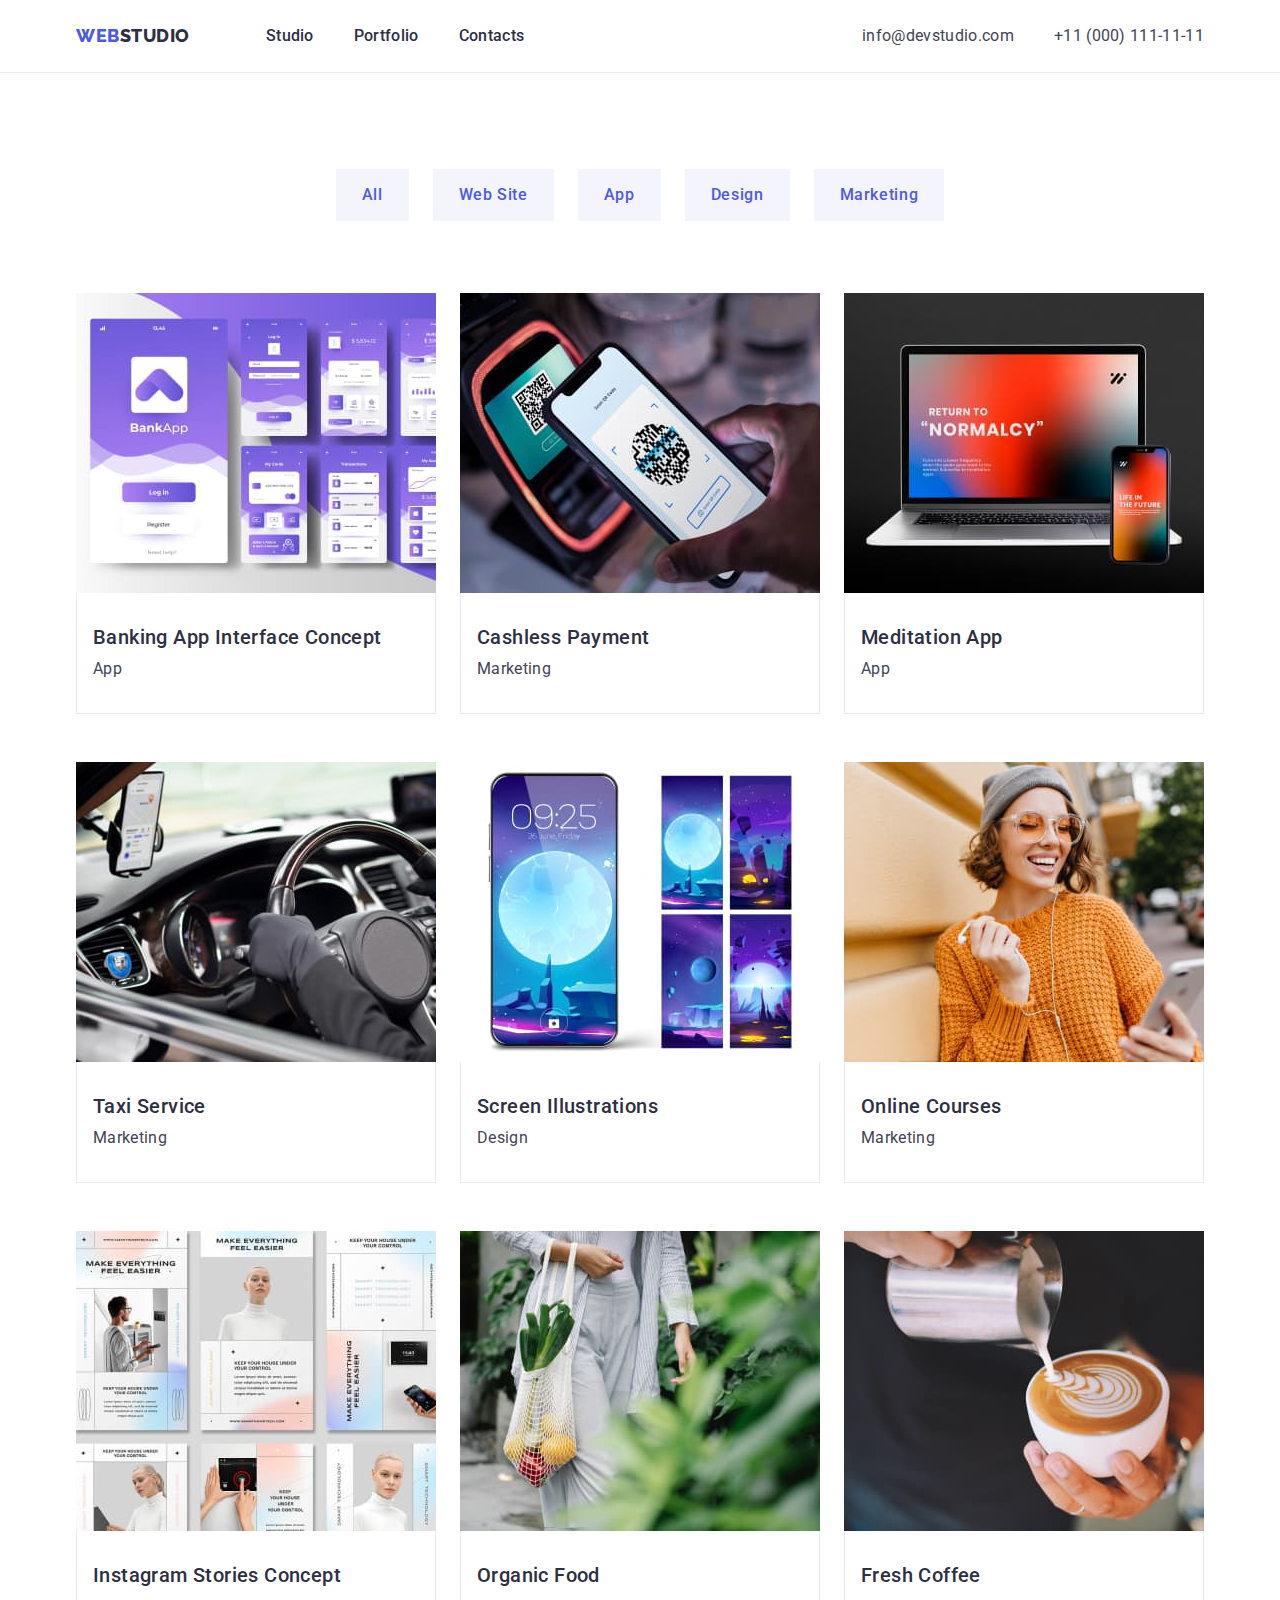
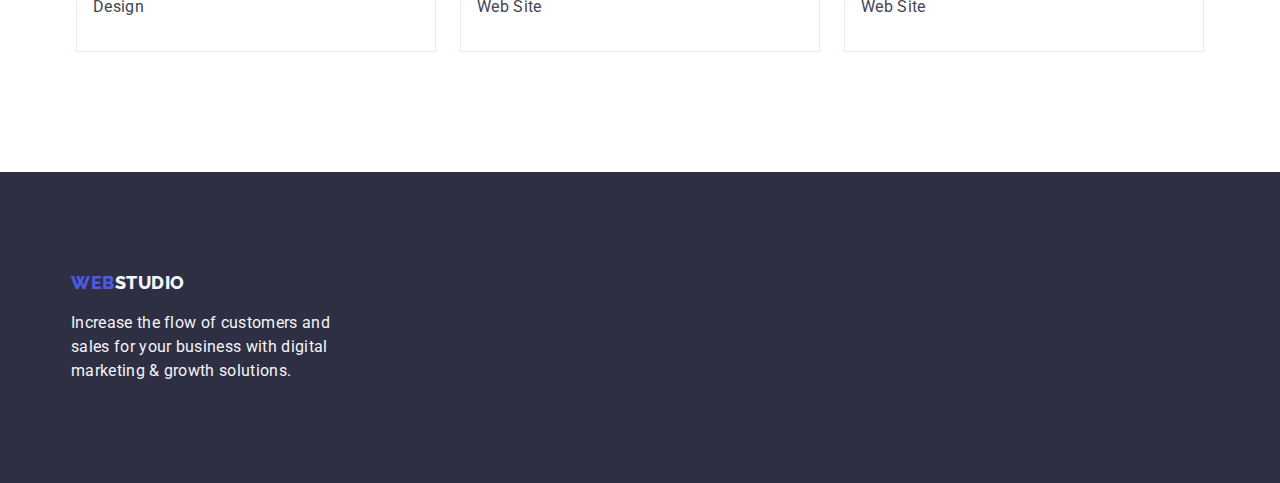
==== portfolio.html @ 7f5e60d5 "Initial commit" ====
<!DOCTYPE html>
<html lang="en">
  <head>
    <meta charset="UTF-8" />
    <meta http-equiv="X-UA-Compatible" content="IE=edge" />
    <meta name="viewport" content="width=device-width, initial-scale=1.0" />
    <title>Document</title>
    <link rel="preconnect" href="https://fonts.googleapis.com" />
    <link rel="preconnect" href="https://fonts.gstatic.com" crossorigin />
    <link
      href="https://fonts.googleapis.com/css2?family=Montserrat:wght@400;700&family=Raleway:wght@800&family=Roboto:wght@400;500;700;900&display=swap"
      rel="stylesheet"
    />
    <link
      rel="stylesheet"
      href="https://cdn.jsdelivr.net/npm/modern-normalize@1.1.0/modern-normalize.min.css"
    />
    <link href="./css/styles.css" rel="stylesheet" />
  </head>
  <body>
    <header class="header">
      <div class="container page-header-container">
        <nav class="header-navigation">
          <a href="./index.html" class="logo link"
            >Web<span class="header-logo-second">Studio</span></a
          >
          <ul class="header-list list">
            <li class="header-item">
              <a href="./index.html" class="header-link link">Studio</a>
            </li>
            <li class="header-item">
              <a href="./portfolio.html" class="header-link link">Portfolio</a>
            </li>
            <li class="header-item">
              <a href="" class="header-link link">Contacts</a>
            </li>
          </ul>
        </nav>
        <address class="adress">
          <ul class="header-list list">
            <li class="header-item">
              <a
                href="mailto:info@devstudio.com"
                class="header-link-adress link"
                >info@devstudio.com</a
              >
            </li>
            <li class="header-item">
              <a href="tel:+110001111111" class="header-link-adress link"
                >+11 (000) 111-11-11</a
              >
            </li>
          </ul>
        </address>
      </div>
    </header>
    <main>
      <section class="control-panel">
        <div class="container">
          <h1 hidden class="control-panel-title">Control Panel</h1>
          <ul class="control-panel-list list">
            <li class="control-panel-item">
              <button type="button" class="control-panel-buttom">All</button>
            </li>
            <li class="control-panel-item">
              <button type="button" class="control-panel-buttom">
                Web Site
              </button>
            </li>
            <li class="control-panel-item">
              <button type="button" class="control-panel-buttom">App</button>
            </li>
            <li class="control-panel-item">
              <button type="button" class="control-panel-buttom">Design</button>
            </li>
            <li class="control-panel-item">
              <button type="button" class="control-panel-buttom">
                Marketing
              </button>
            </li>
          </ul>

          <ul class="gallery-list list gallery-container">
            <li class="gallery-item">
              <a href="#" class="gallery-link link">
                <img
                  class="gallery-img"
                  src="./images/app.jpg"
                  alt="Banking App"
                  width="360"
                  height="300"
                />
                <div class="gallery-border">
                  <h2 class="gallery-title">Banking App Interface Concept</h2>
                  <p class="gallery-text">App</p>
                </div></a
              >
            </li>
            <li class="gallery-item">
              <a href="#" class="link">
                <img
                  class="gallery-img"
                  src="./images/payment.jpg"
                  alt="Payment"
                  width="360"
                  height="300"
                />
                <div class="gallery-border">
                  <h2 class="gallery-title">Cashless Payment</h2>
                  <p class="gallery-text">Marketing</p>
                </div></a
              >
            </li>
            <li class="gallery-item">
              <a href="#" class="link">
                <img
                  class="gallery-img"
                  src="./images/computerapp.jpg"
                  alt="Meditation App"
                  width="360"
                  height="300"
                />
                <div class="gallery-border">
                  <h2 class="gallery-title">Meditation App</h2>
                  <p class="gallery-text">App</p>
                </div></a
              >
            </li>
            <li class="gallery-item">
              <a href="#" class="link">
                <img
                  class="gallery-img"
                  src="./images/taxi.jpg"
                  alt="Taxi"
                  width="360"
                  height="300"
                />
                <div class="gallery-border">
                  <h2 class="gallery-title">Taxi Service</h2>
                  <p class="gallery-text">Marketing</p>
                </div>
              </a>
            </li>
            <li class="gallery-item">
              <a href="#" class="link">
                <img
                  class="gallery-img"
                  src="./images/screen.jpg"
                  alt="Screen"
                  width="360"
                  height="300"
                />
                <div class="gallery-border">
                  <h2 class="gallery-title">Screen Illustrations</h2>
                  <p class="gallery-text">Design</p>
                </div>
              </a>
            </li>
            <li class="gallery-item">
              <a href="#" class="link">
                <img
                  class="gallery-img"
                  src="./images/girl.jpg"
                  alt="Girl"
                  width="360"
                  height="300"
                />
                <div class="gallery-border">
                  <h2 class="gallery-title">Online Courses</h2>
                  <p class="gallery-text">Marketing</p>
                </div>
              </a>
            </li>
            <li class="gallery-item">
              <a href="#" class="link">
                <img
                  class="gallery-img"
                  src="./images/stories.jpg"
                  alt="Stories"
                  width="360"
                  height="300"
                />
                <div class="gallery-border">
                  <h2 class="gallery-title">Instagram Stories Concept</h2>
                  <p class="gallery-text">Design</p>
                </div>
              </a>
            </li>
            <li class="gallery-item">
              <a href="#" class="link">
                <img
                  class="gallery-img"
                  src="./images/food.jpg"
                  alt="Food"
                  width="360"
                  height="300"
                />
                <div class="gallery-border">
                  <h2 class="gallery-title">Organic Food</h2>
                  <p class="gallery-text">Web Site</p>
                </div>
              </a>
            </li>
            <li class="gallery-item">
              <a href="#" class="link">
                <img
                  class="gallery-img"
                  src="./images/coffee.jpg"
                  alt="coffee"
                  width="360"
                  height="300"
                />
                <div class="gallery-border">
                  <h2 class="gallery-title">Fresh Coffee</h2>
                  <p class="gallery-text">Web Site</p>
                </div>
              </a>
            </li>
          </ul>
        </div>
      </section>
    </main>
    <footer class="footer page-footer-container">
      <div class="container footer-container">
        <a href="./index.html" class="logo link"
          >Web<span class="footer-logo-second">Studio</span></a
        >
        <p class="footer-text">
          Increase the flow of customers and sales for your business with
          digital marketing & growth solutions.
        </p>
      </div>
    </footer>
  </body>
</html>
---- css/styles.css ----
:root {
  --main-color-text: #2e2f42;
  --second-color-text: #434455;
  --main-color-backgrond-dark: #2e2f42;
  --second-color-background-dark: #434455;

  --main-color-background-light: #ffffff;
  --second-color-background-light: #f4f4fd;
  --color-focus-hover: #404bbf;
  --color-logo-button: #4d5ae5;
}
body {
  font-family: "Roboto", sans-serif;
  color: var(--second-color-background-dark);
  background-color: var(--main-color-background-light);
}

h1,
h2,
h3,
h4,
h5,
h6,
p {
  margin-top: 0;
  margin-bottom: 0;
}

ul {
  margin-top: 0;
  margin-bottom: 0;
  padding-left: 0;
}

img {
  display: block;
}

button {
  cursor: pointer;
}

.list {
  list-style: none;
}

.link {
  text-decoration: none;
}

.container {
  margin-left: auto;
  margin-right: auto;
  width: 1158px;
  padding-left: 15px;
  padding-right: 15px;
}

.section {
  padding-top: 120px;
  padding-bottom: 120px;
}

/*=================================================MAIN PAGE=============================================*/

/* ==================HEADER================*/
.page-header-container {
  display: flex;
  align-items: center;
  justify-content: space-between;
}

.header {
  padding-top: 24px;
  padding-bottom: 24px;
  border-bottom: 1px solid #e7e9fc;
}
.header-navigation {
  display: flex;
  align-items: center;
}
.logo {
  font-family: "Raleway", sans-serif;
  font-weight: 800;
  font-size: 18px;
  line-height: 1.17;
  letter-spacing: 0.03em;
  text-transform: uppercase;
  color: var(--color-logo-button);
}
.header-logo-second {
  color: var(--main-color-text);
  margin-right: 76px;
}
.header-list {
  display: flex;
  align-items: center;
}
.header-item:not(:last-child) {
  margin-right: 40px;
}
.header-link {
  font-weight: 500;
  font-size: 16px;
  line-height: 1.5;
  letter-spacing: 0.02em;
  color: var(--main-color-text);
}
.header-link:hover,
.header-link:focus {
  color: var(--color-focus-hover);
}

.adress {
  font-style: normal;
}

.header-link-adress {
  font-weight: 400;
  font-size: 16px;
  line-height: 1.5;
  letter-spacing: 0.02em;
  color: var(--second-color-text);
}
.header-link-adress:hover,
.header-link-adress:focus {
  color: var(--color-focus-hover);
}

/* ==================FOOTER================*/

.footer {
  background: var(--main-color-backgrond-dark);
  padding-top: 100px;
  padding-bottom: 100px;
}
.footer-logo-second {
  font-weight: 800;
  font-size: 18px;
  line-height: 1.17;
  letter-spacing: 0.03em;
  text-transform: uppercase;
  color: var(--second-color-background-light);
}
.footer-container {
  width: 264px;
  margin-left: 56px;
}
.footer-link {
}
.footer-text {
  margin-top: 18px;
  font-size: 16px;
  line-height: 1.5;
  letter-spacing: 0.02em;
  color: var(--second-color-background-light);
  width: 264px;
}

/*-------------------HERO-------------*/

.hero {
  background: var(--main-color-text);
  padding-top: 188px;
  padding-bottom: 188px;
}
.hero-title {
  width: 496px;
  margin-bottom: 48px;
  margin-right: auto;
  margin-left: auto;
  font-size: 56px;
  line-height: 1.07;
  letter-spacing: 0.02em;
  text-align: center;
  color: var(--main-color-background-light);
}
.hero-button {
  display: block;
  margin-right: auto;
  margin-left: auto;
  border-radius: 4px;
  border: none;
  padding: 16px 32px 16px 32px;
  font-family: inherit;
  font-weight: 500;
  font-size: 16px;
  line-height: 1.5;
  letter-spacing: 0.04em;
  color: var(--main-color-background-light);
  background: var(--color-logo-button);
}
.hero-button:hover,
.hero-button:focus {
  background-color: var(--color-focus-hover);
}

/*-------------------BASIS-------------*/
.basis {
}
.basis-title-hidden {
}
.basis-list {
  display: flex;
}
.basis-item:not(:last-child) {
  margin-right: 24px;
}

.basis-item {
  width: calc((100%-72) / 4);
}

.basis-mini-title {
  margin-bottom: 8px;
  font-weight: 500;
  font-size: 20px;
  line-height: 1.2;
  letter-spacing: 0.02em;
  color: var(--main-color-text);
}
.basis-text {
  font-size: 16px;
  line-height: 1.5;
  letter-spacing: 0.02em;
  color: var(--second-color-text);
}

/*-------------------WORK-------------*/
.work {
  padding-bottom: 120px;
}
.work-title {
  margin-bottom: 72px;
  font-size: 36px;
  line-height: 1.11;
  letter-spacing: 0.02em;
  text-transform: capitalize;
  text-align: center;
  color: var(--main-color-text);
}
.work-list {
  display: flex;
  flex-wrap: wrap;
  gap: 24px;
}

.work-img {
  flex-basis: calc((100%-48) / 3);
  display: block;
  max-width: 100%;
  height: auto;
}

/*-------------------TEAM-------------*/
.team {
  background-color: var(--second-color-background-light);
}
.team-main-title {
  margin-bottom: 72px;
  font-size: 36px;
  line-height: 1.11;
  letter-spacing: 0.02em;
  text-transform: capitalize;
  text-align: center;
  color: var(--main-color-text);
}
.team-list {
  display: flex;
  justify-content: center;
  flex-wrap: wrap;
  gap: 24px;
}
.team-item {
  background-color: var(--main-color-background-light);
  box-shadow: 0px 1px 6px rgba(46, 47, 66, 0.08),
    0px 1px 1px rgba(46, 47, 66, 0.16), 0px 2px 1px rgba(46, 47, 66, 0.08);
  border-radius: 0px 0px 4px 4px;
}
.team-img {
  flex-basis: calc((100%-72) / 4);
  display: block;
  max-width: 100%;
  height: auto;
}
.team-second-title {
  margin-bottom: 8px;
  font-weight: 500;
  font-size: 20px;
  line-height: 1.2;
  letter-spacing: 0.02em;
  text-align: center;
  color: var(--main-color-text);
  background-color: var(--main-color-bacground-light);
}
.team-text {
  font-size: 16px;
  line-height: 1.5;
  letter-spacing: 0.02em;
  text-align: center;
  color: var(--second-color-text);
  background-color: var(--main-color-background-light);
}
.our-team {
  padding: 32px 16px 32px 16px;
}

/*=================================================PORTFOLIO=============================================*/
/*---------------------Control Panel------------*/

.control-panel {
  padding-top: 96px;
  padding-bottom: 120px;
}
.control-panel-title {
}
.control-panel-list {
  margin-bottom: 72px;
  display: flex;
  justify-content: center;
}
.control-panel-item:not(:last-child) {
  margin-right: 24px;
}
.control-panel-buttom {
  border-color: transparent;
  padding-top: 12px;
  padding-bottom: 12px;
  padding-left: 24px;
  padding-right: 24px;
  font-family: inherit;
  font-weight: 500;
  font-size: 16px;
  line-height: 1.5;
  letter-spacing: 0.04em;
  color: var(--color-logo-button);
  background: var(--second-color-background-light);
}
.control-panel-buttom:hover,
.control-panel-buttom:focus {
  background: var(--color-focus-hover);
  color: var(--main-color-background-light);
}

/*----------------------Gallery------------------*/
.gallery {
}

.gallery-list {
  display: flex;
  flex-wrap: wrap;
  gap: 48px 24px;
  justify-content: center;
}
.gallery-container {
}

.gallery-item {
  flex-basis: calc((100% - 48px) / 3);
}
.gallery-img {
  display: block;
  max-width: 100%;
  height: auto;
}
.gallery-title {
  margin-bottom: 8px;
  font-weight: 500;
  font-size: 20px;
  line-height: 1.2;
  letter-spacing: 0.02em;
  color: var(--main-color-text);
}
.gallery-text {
  font-size: 16px;
  line-height: 1.5;
  letter-spacing: 0.02em;
  color: var(--second-color-text);
}
.gallery-border {
  padding-top: 32px;
  padding-left: 16px;
  padding-bottom: 32px;
  border-bottom: 1px solid #e7e9fc;
  border-left: 1px solid #e7e9fc;
  border-right: 1px solid #e7e9fc;
}
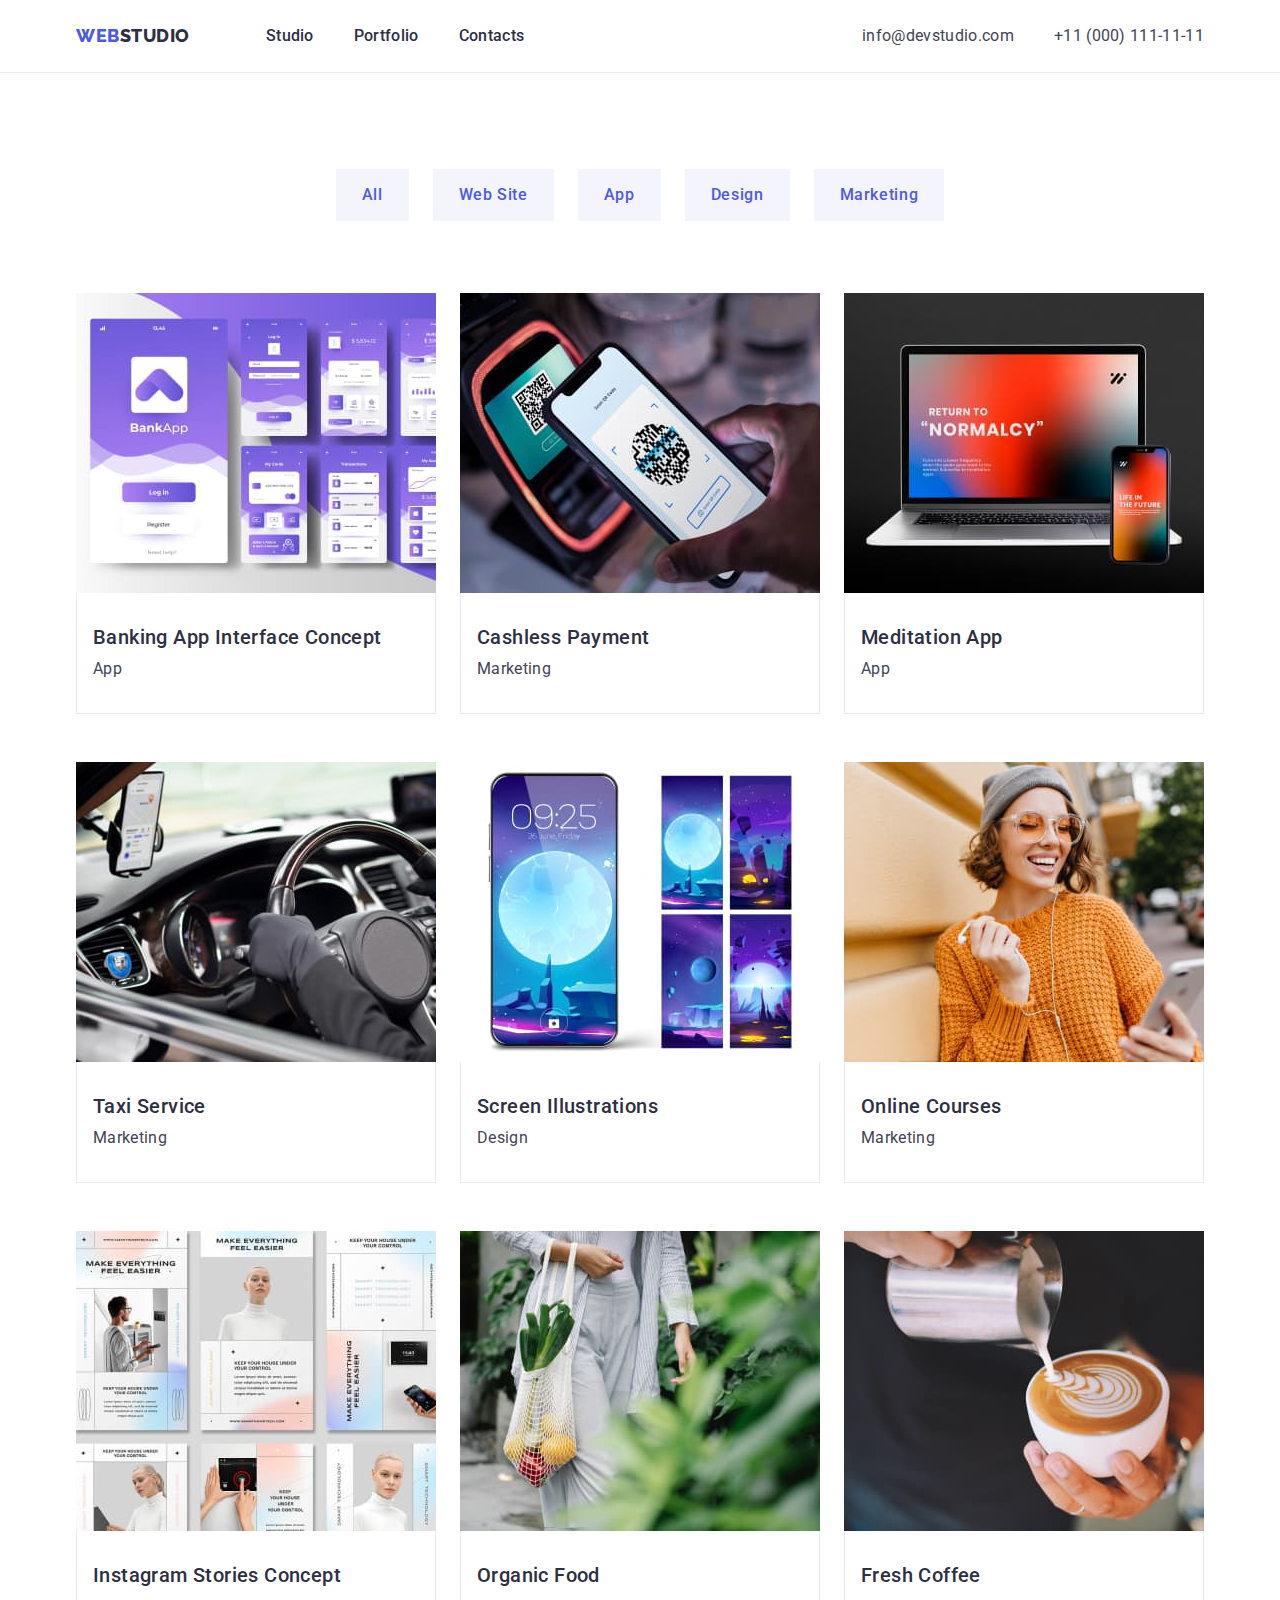
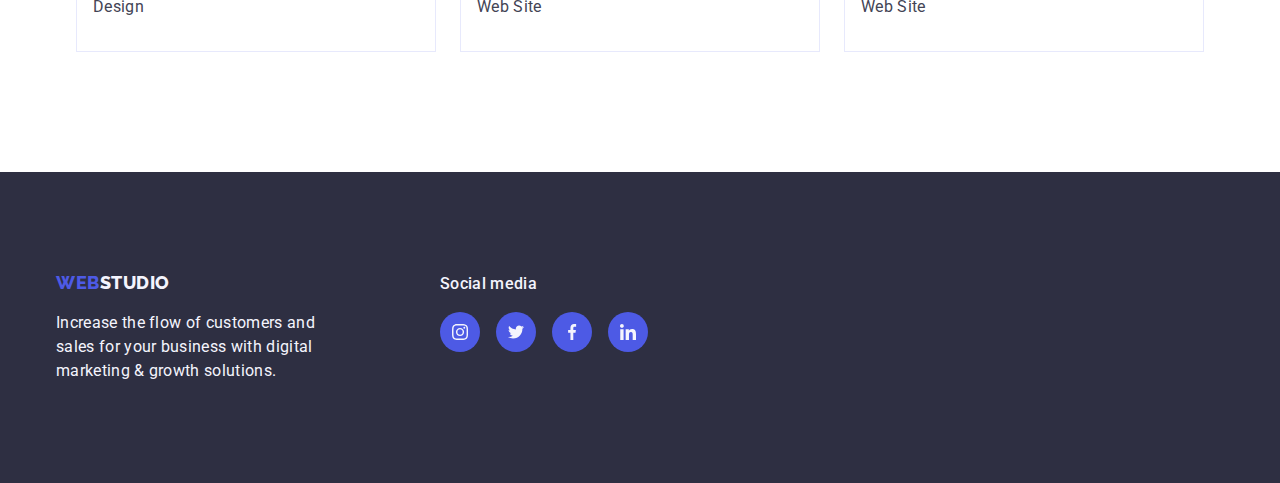
==== commit 19e5d73d: "update file" ====
--- a/portfolio.html
+++ b/portfolio.html
@@ -221,7 +221,7 @@
       </section>
     </main>
     <footer class="footer page-footer-container">
-      <div class="container footer-container">
+      <div class="footer-container">
         <a href="./index.html" class="logo link"
           >Web<span class="footer-logo-second">Studio</span></a
         >
@@ -230,6 +230,39 @@
           digital marketing & growth solutions.
         </p>
       </div>
+      <div class="footer-social-container">
+        <h3 class="footer-title">Social media</h3>
+        <ul class="footer-social-list list">
+          <li class="social-list-item">
+            <a href="" class="social-list-link">
+              <svg class="social-list-icon" width="16" height="16">
+                <use href="./images/for_sprite/sprite.svg#icon-instagram"></use>
+              </svg>
+            </a>
+          </li>
+          <li class="social-list-item">
+            <a href="" class="social-list-link">
+              <svg class="social-list-icon" width="16" height="16">
+                <use href="./images/for_sprite/sprite.svg#icon-twitter"></use>
+              </svg>
+            </a>
+          </li>
+          <li class="social-list-item">
+            <a href="" class="social-list-link">
+              <svg class="social-list-icon" width="16" height="16">
+                <use href="./images/for_sprite/sprite.svg#icon-facebook"></use>
+              </svg>
+            </a>
+          </li>
+          <li class="social-list-item">
+            <a href="" class="social-list-link">
+              <svg class="social-list-icon" width="16" height="16">
+                <use href="./images/for_sprite/sprite.svg#icon-linkedin"></use>
+              </svg>
+            </a>
+          </li>
+        </ul>
+      </div>
     </footer>
   </body>
 </html>
--- a/css/styles.css
+++ b/css/styles.css
@@ -8,6 +8,10 @@
   --second-color-background-light: #f4f4fd;
   --color-focus-hover: #404bbf;
   --color-logo-button: #4d5ae5;
+  --background-img-color: GREY;
+  --border-color: #e7e9fc;
+  --social-hover-color: #31d0aa;
+  --customers-color: #8e8f99;
 }
 body {
   font-family: "Roboto", sans-serif;
@@ -73,7 +77,7 @@
 .header {
   padding-top: 24px;
   padding-bottom: 24px;
-  border-bottom: 1px solid #e7e9fc;
+  border-bottom: 1px solid var(--border-color);
 }
 .header-navigation {
   display: flex;
@@ -134,6 +138,9 @@
   padding-top: 100px;
   padding-bottom: 100px;
 }
+.page-footer-container {
+  display: flex;
+}
 .footer-logo-second {
   font-weight: 800;
   font-size: 18px;
@@ -156,6 +163,22 @@
   color: var(--second-color-background-light);
   width: 264px;
 }
+.footer-social-list {
+  display: flex;
+  justify-content: center;
+  gap: 16px;
+}
+.footer-title {
+  font-weight: 500;
+  font-size: 16px;
+  line-height: 24px;
+  letter-spacing: 0.02em;
+  color: var(--second-color-background-light);
+  margin-bottom: 16px;
+}
+.footer-social-container {
+  margin-left: 120px;
+}
 
 /*-------------------HERO-------------*/
 
@@ -163,6 +186,13 @@
   background: var(--main-color-text);
   padding-top: 188px;
   padding-bottom: 188px;
+  background-image: linear-gradient(
+      rgba(46, 47, 66, 0.7),
+      rgba(46, 47, 66, 0.7)
+    ),
+    url("../images/bg.jpg");
+  background-size: cover;
+  background-color: var(--background-img-color);
 }
 .hero-title {
   width: 496px;
@@ -193,6 +223,7 @@
 .hero-button:hover,
 .hero-button:focus {
   background-color: var(--color-focus-hover);
+  box-shadow: 0px 4px 4px rgba(0, 0, 0, 0.15);
 }
 
 /*-------------------BASIS-------------*/
@@ -224,6 +255,17 @@
   line-height: 1.5;
   letter-spacing: 0.02em;
   color: var(--second-color-text);
+}
+
+.basis-link {
+  background: var(--second-color-background-light);
+  border-radius: 4px;
+  width: 264px;
+  height: 112px;
+  display: flex;
+  justify-content: center;
+  align-items: center;
+  margin-bottom: 8px;
 }
 
 /*-------------------WORK-------------*/
@@ -300,11 +342,77 @@
   text-align: center;
   color: var(--second-color-text);
   background-color: var(--main-color-background-light);
+  margin-bottom: 8px;
 }
 .our-team {
   padding: 32px 16px 32px 16px;
 }
-
+.social-list {
+  display: flex;
+  justify-content: center;
+  gap: 24px;
+}
+
+.social-list-link {
+  width: 40px;
+  height: 40px;
+  border-radius: 50%;
+  background-color: var(--color-logo-button);
+  display: flex;
+  justify-content: center;
+  align-items: center;
+}
+.social-list-link:hover,
+.social-list-link:focus {
+  background: var(--social-hover-color);
+}
+.social-list-icon {
+  fill: var(--second-color-background-light);
+}
+
+/*---------------------Customers-----------------*/
+
+.customers {
+}
+.customers-container {
+}
+.customers-title {
+  font-size: 36px;
+  line-height: 40px;
+  text-align: center;
+  letter-spacing: 0.02em;
+  text-transform: capitalize;
+  color: var(--main-color-text);
+  margin-bottom: 72px;
+}
+.customers-list {
+  display: flex;
+  gap: 24px;
+  justify-content: center;
+  align-items: center;
+}
+.customers-list-item {
+  border: 1px solid var(--customers-color);
+  border-radius: 4px;
+  width: 168px;
+  height: 88px;
+  display: flex;
+  justify-content: center;
+  align-items: center;
+}
+.customers-list-icon {
+  fill: var(--customers-color);
+}
+
+.customers-list-icon:hover,
+.customers-list-icon:focus {
+  fill: var(--color-focus-hover);
+}
+
+.customers-list-item:hover,
+.customers-list-item:focus {
+  border: 1px solid var(--color-focus-hover);
+}
 /*=================================================PORTFOLIO=============================================*/
 /*---------------------Control Panel------------*/
 
@@ -340,6 +448,8 @@
 .control-panel-buttom:focus {
   background: var(--color-focus-hover);
   color: var(--main-color-background-light);
+  box-shadow: 0px 3px 1px rgba(0, 0, 0, 0.1), 0px 2px 1px rgba(0, 0, 0, 0.08),
+    0px 2px 2px rgba(0, 0, 0, 0.12);
 }
 
 /*----------------------Gallery------------------*/
@@ -381,7 +491,13 @@
   padding-top: 32px;
   padding-left: 16px;
   padding-bottom: 32px;
-  border-bottom: 1px solid #e7e9fc;
-  border-left: 1px solid #e7e9fc;
-  border-right: 1px solid #e7e9fc;
-}
+  border-bottom: 1px solid var(--border-color);
+  border-left: 1px solid var(--border-color);
+  border-right: 1px solid var(--border-color);
+}
+
+.gallery-border:hover,
+.gallery-border:focus {
+  box-shadow: 0px 1px 6px rgba(46, 47, 66, 0.08),
+    0px 1px 1px rgba(46, 47, 66, 0.16), 0px 2px 1px rgba(46, 47, 66, 0.08);
+}
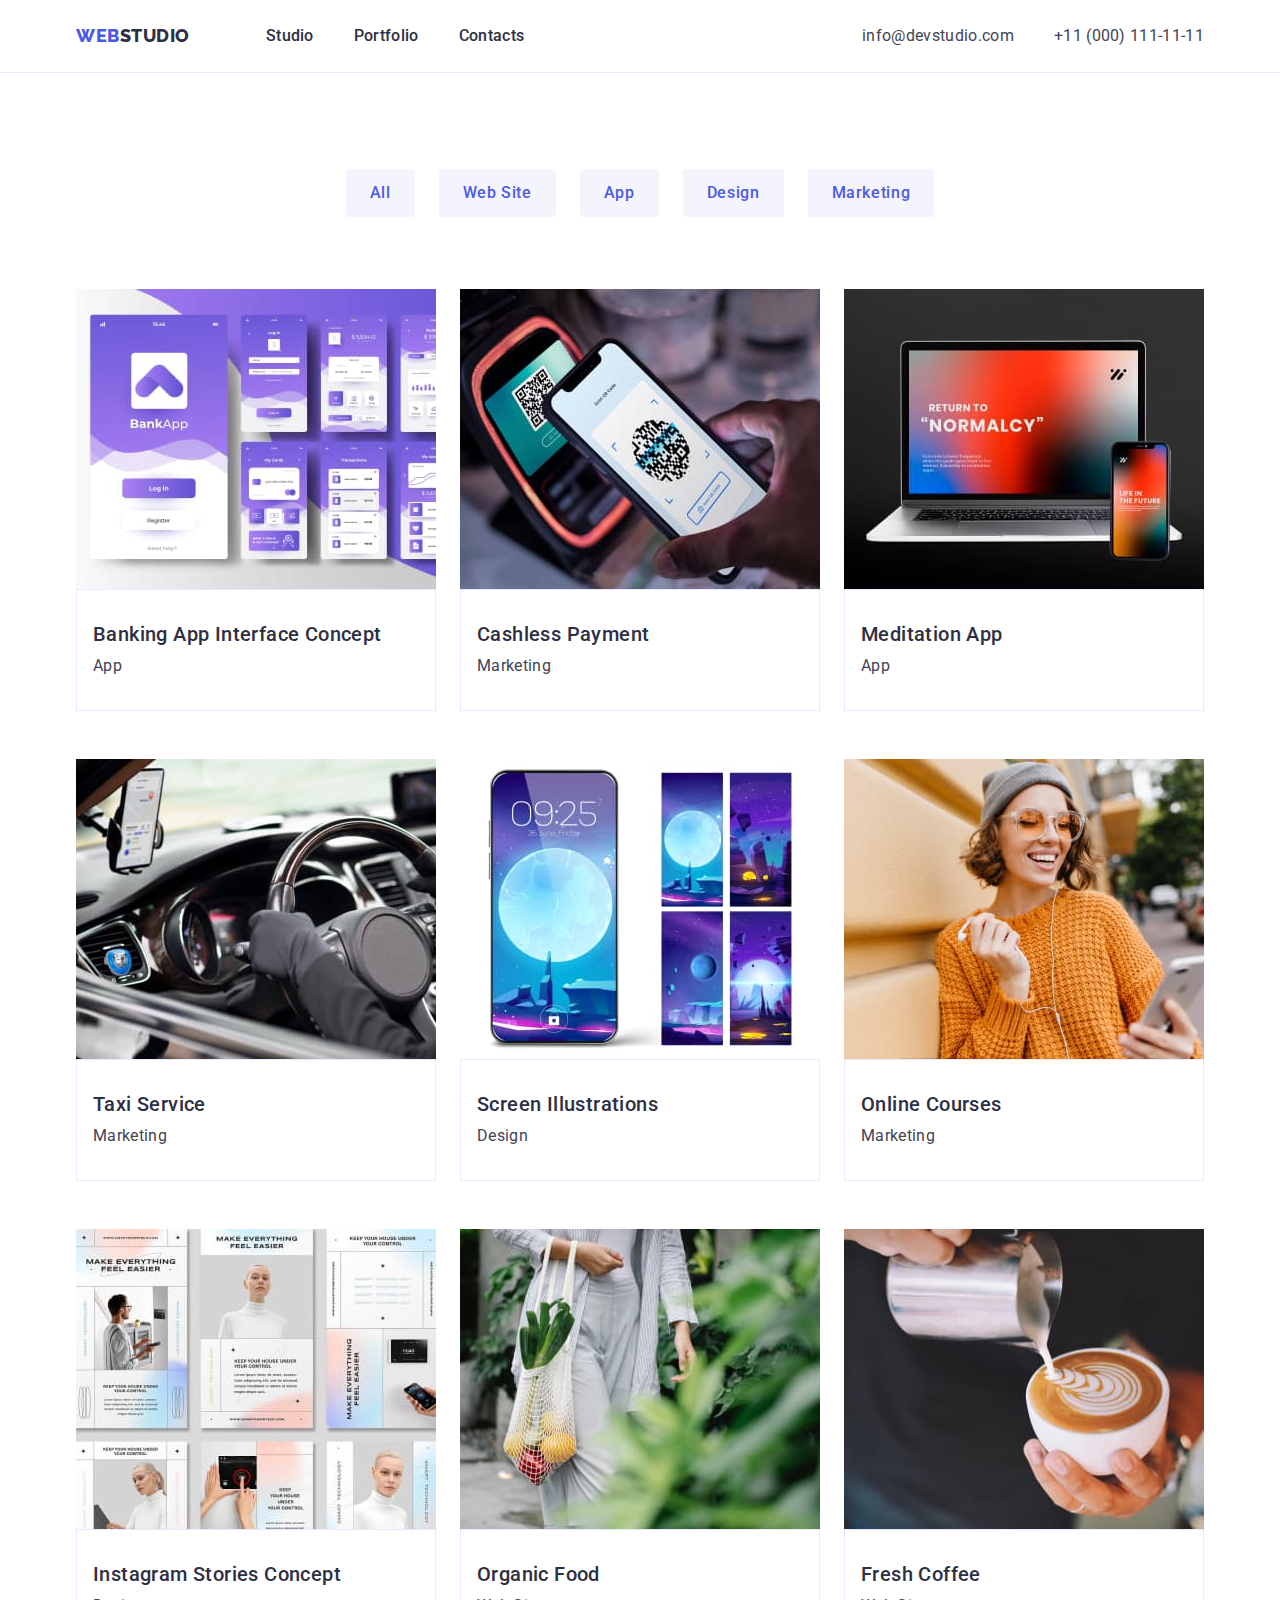
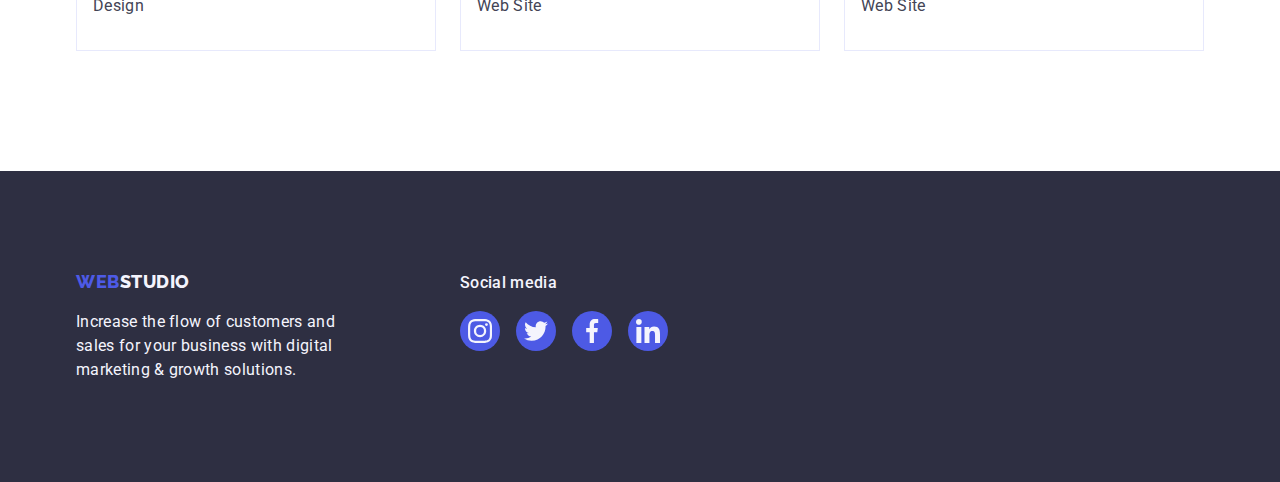
==== commit 07e5baa9: "update file" ====
--- a/portfolio.html
+++ b/portfolio.html
@@ -97,7 +97,7 @@
               >
             </li>
             <li class="gallery-item">
-              <a href="#" class="link">
+              <a href="#" class="link gallery-link">
                 <img
                   class="gallery-img"
                   src="./images/payment.jpg"
@@ -112,7 +112,7 @@
               >
             </li>
             <li class="gallery-item">
-              <a href="#" class="link">
+              <a href="#" class="link gallery-link">
                 <img
                   class="gallery-img"
                   src="./images/computerapp.jpg"
@@ -127,7 +127,7 @@
               >
             </li>
             <li class="gallery-item">
-              <a href="#" class="link">
+              <a href="#" class="link gallery-link">
                 <img
                   class="gallery-img"
                   src="./images/taxi.jpg"
@@ -142,7 +142,7 @@
               </a>
             </li>
             <li class="gallery-item">
-              <a href="#" class="link">
+              <a href="#" class="link gallery-link">
                 <img
                   class="gallery-img"
                   src="./images/screen.jpg"
@@ -157,7 +157,7 @@
               </a>
             </li>
             <li class="gallery-item">
-              <a href="#" class="link">
+              <a href="#" class="link gallery-link">
                 <img
                   class="gallery-img"
                   src="./images/girl.jpg"
@@ -172,7 +172,7 @@
               </a>
             </li>
             <li class="gallery-item">
-              <a href="#" class="link">
+              <a href="#" class="link gallery-link">
                 <img
                   class="gallery-img"
                   src="./images/stories.jpg"
@@ -187,7 +187,7 @@
               </a>
             </li>
             <li class="gallery-item">
-              <a href="#" class="link">
+              <a href="#" class="link gallery-link">
                 <img
                   class="gallery-img"
                   src="./images/food.jpg"
@@ -202,7 +202,7 @@
               </a>
             </li>
             <li class="gallery-item">
-              <a href="#" class="link">
+              <a href="#" class="link gallery-link">
                 <img
                   class="gallery-img"
                   src="./images/coffee.jpg"
@@ -221,47 +221,55 @@
       </section>
     </main>
     <footer class="footer page-footer-container">
-      <div class="footer-container">
-        <a href="./index.html" class="logo link"
-          >Web<span class="footer-logo-second">Studio</span></a
-        >
-        <p class="footer-text">
-          Increase the flow of customers and sales for your business with
-          digital marketing & growth solutions.
-        </p>
-      </div>
-      <div class="footer-social-container">
-        <h3 class="footer-title">Social media</h3>
-        <ul class="footer-social-list list">
-          <li class="social-list-item">
-            <a href="" class="social-list-link">
-              <svg class="social-list-icon" width="16" height="16">
-                <use href="./images/for_sprite/sprite.svg#icon-instagram"></use>
-              </svg>
-            </a>
-          </li>
-          <li class="social-list-item">
-            <a href="" class="social-list-link">
-              <svg class="social-list-icon" width="16" height="16">
-                <use href="./images/for_sprite/sprite.svg#icon-twitter"></use>
-              </svg>
-            </a>
-          </li>
-          <li class="social-list-item">
-            <a href="" class="social-list-link">
-              <svg class="social-list-icon" width="16" height="16">
-                <use href="./images/for_sprite/sprite.svg#icon-facebook"></use>
-              </svg>
-            </a>
-          </li>
-          <li class="social-list-item">
-            <a href="" class="social-list-link">
-              <svg class="social-list-icon" width="16" height="16">
-                <use href="./images/for_sprite/sprite.svg#icon-linkedin"></use>
-              </svg>
-            </a>
-          </li>
-        </ul>
+      <div class="container main-footer-container">
+        <div class="footer-container">
+          <a href="./index.html" class="logo link"
+            >Web<span class="footer-logo-second">Studio</span></a
+          >
+          <p class="footer-text">
+            Increase the flow of customers and sales for your business with
+            digital marketing & growth solutions.
+          </p>
+        </div>
+        <div class="footer-social-container">
+          <h3 class="footer-title">Social media</h3>
+          <ul class="footer-social-list list">
+            <li class="footer-social-list-item">
+              <a href="" class="footer-social-list-link">
+                <svg class="social-list-icon" width="24" height="24">
+                  <use
+                    href="./images/for_sprite/sprite.svg#icon-instagram"
+                  ></use>
+                </svg>
+              </a>
+            </li>
+            <li class="footer-social-list-item">
+              <a href="" class="footer-social-list-link">
+                <svg class="social-list-icon" width="24" height="24">
+                  <use href="./images/for_sprite/sprite.svg#icon-twitter"></use>
+                </svg>
+              </a>
+            </li>
+            <li class="footer-social-list-item">
+              <a href="" class="footer-social-list-link">
+                <svg class="social-list-icon" width="24" height="24">
+                  <use
+                    href="./images/for_sprite/sprite.svg#icon-facebook"
+                  ></use>
+                </svg>
+              </a>
+            </li>
+            <li class="footer-social-list-item">
+              <a href="" class="footer-social-list-link">
+                <svg class="social-list-icon" width="24" height="24">
+                  <use
+                    href="./images/for_sprite/sprite.svg#icon-linkedin"
+                  ></use>
+                </svg>
+              </a>
+            </li>
+          </ul>
+        </div>
       </div>
     </footer>
   </body>
--- a/css/styles.css
+++ b/css/styles.css
@@ -151,7 +151,6 @@
 }
 .footer-container {
   width: 264px;
-  margin-left: 56px;
 }
 .footer-link {
 }
@@ -178,6 +177,25 @@
 }
 .footer-social-container {
   margin-left: 120px;
+}
+
+.main-footer-container {
+  display: flex;
+}
+
+.footer-social-list-link {
+  width: 40px;
+  height: 40px;
+  border-radius: 50%;
+  background-color: var(--color-logo-button);
+  display: flex;
+  justify-content: center;
+  align-items: center;
+}
+
+.footer-social-list-link:hover,
+.footer-social-list-link:focus {
+  background: var(--social-hover-color);
 }
 
 /*-------------------HERO-------------*/
@@ -191,8 +209,13 @@
       rgba(46, 47, 66, 0.7)
     ),
     url("../images/bg.jpg");
+  width: 1440px;
+  margin-left: auto;
+  margin-right: auto;
   background-size: cover;
   background-color: var(--background-img-color);
+  background-position: center;
+  background-repeat: no-repeat;
 }
 .hero-title {
   width: 496px;
@@ -239,7 +262,7 @@
 }
 
 .basis-item {
-  width: calc((100%-72) / 4);
+  width: calc((100% - 72px) / 4);
 }
 
 .basis-mini-title {
@@ -260,7 +283,6 @@
 .basis-link {
   background: var(--second-color-background-light);
   border-radius: 4px;
-  width: 264px;
   height: 112px;
   display: flex;
   justify-content: center;
@@ -288,7 +310,7 @@
 }
 
 .work-img {
-  flex-basis: calc((100%-48) / 3);
+  flex-basis: calc((100% - 48px) / 3);
   display: block;
   max-width: 100%;
   height: auto;
@@ -320,7 +342,7 @@
   border-radius: 0px 0px 4px 4px;
 }
 .team-img {
-  flex-basis: calc((100%-72) / 4);
+  flex-basis: calc((100% - 72px) / 4);
   display: block;
   max-width: 100%;
   height: auto;
@@ -364,7 +386,7 @@
 }
 .social-list-link:hover,
 .social-list-link:focus {
-  background: var(--social-hover-color);
+  background: var(--color-focus-hover);
 }
 .social-list-icon {
   fill: var(--second-color-background-light);
@@ -392,27 +414,34 @@
   align-items: center;
 }
 .customers-list-item {
+  width: calc((1128px - 120px) / 6);
+  height: 88px;
+}
+
+.customers-list-link {
+  width: 100%;
+  height: 100%;
   border: 1px solid var(--customers-color);
   border-radius: 4px;
-  width: 168px;
-  height: 88px;
-  display: flex;
-  justify-content: center;
-  align-items: center;
+  display: flex;
+  justify-content: center;
+  align-items: center;
+  color: var(--customers-color);
 }
 .customers-list-icon {
-  fill: var(--customers-color);
-}
-
-.customers-list-icon:hover,
-.customers-list-icon:focus {
+  /*fill: var(--customers-color);*/
+  fill: currentColor;
+}
+
+.customers-list-link:hover,
+.customers-list-link:focus {
+  border-color: var(--color-focus-hover);
+}
+.customers-list-link:hover .customers-list-icon,
+.customers-list-link:focus .customers-list-icon {
   fill: var(--color-focus-hover);
 }
 
-.customers-list-item:hover,
-.customers-list-item:focus {
-  border: 1px solid var(--color-focus-hover);
-}
 /*=================================================PORTFOLIO=============================================*/
 /*---------------------Control Panel------------*/
 
@@ -431,7 +460,9 @@
   margin-right: 24px;
 }
 .control-panel-buttom {
-  border-color: transparent;
+  border-color: var(--second-color-background-light);
+  border: transparent;
+  border-radius: 4px;
   padding-top: 12px;
   padding-bottom: 12px;
   padding-left: 24px;
@@ -447,6 +478,7 @@
 .control-panel-buttom:hover,
 .control-panel-buttom:focus {
   background: var(--color-focus-hover);
+  border-color: var(--color-focus-hover);
   color: var(--main-color-background-light);
   box-shadow: 0px 3px 1px rgba(0, 0, 0, 0.1), 0px 2px 1px rgba(0, 0, 0, 0.08),
     0px 2px 2px rgba(0, 0, 0, 0.12);
@@ -488,16 +520,15 @@
   color: var(--second-color-text);
 }
 .gallery-border {
-  padding-top: 32px;
-  padding-left: 16px;
-  padding-bottom: 32px;
-  border-bottom: 1px solid var(--border-color);
-  border-left: 1px solid var(--border-color);
-  border-right: 1px solid var(--border-color);
-}
-
-.gallery-border:hover,
-.gallery-border:focus {
+  padding: 32px 16px;
+  border: 1px solid var(--border-color);
+}
+.gallery-link {
+  display: block;
+}
+
+.gallery-link:hover,
+.gallery-link:focus {
   box-shadow: 0px 1px 6px rgba(46, 47, 66, 0.08),
     0px 1px 1px rgba(46, 47, 66, 0.16), 0px 2px 1px rgba(46, 47, 66, 0.08);
 }
